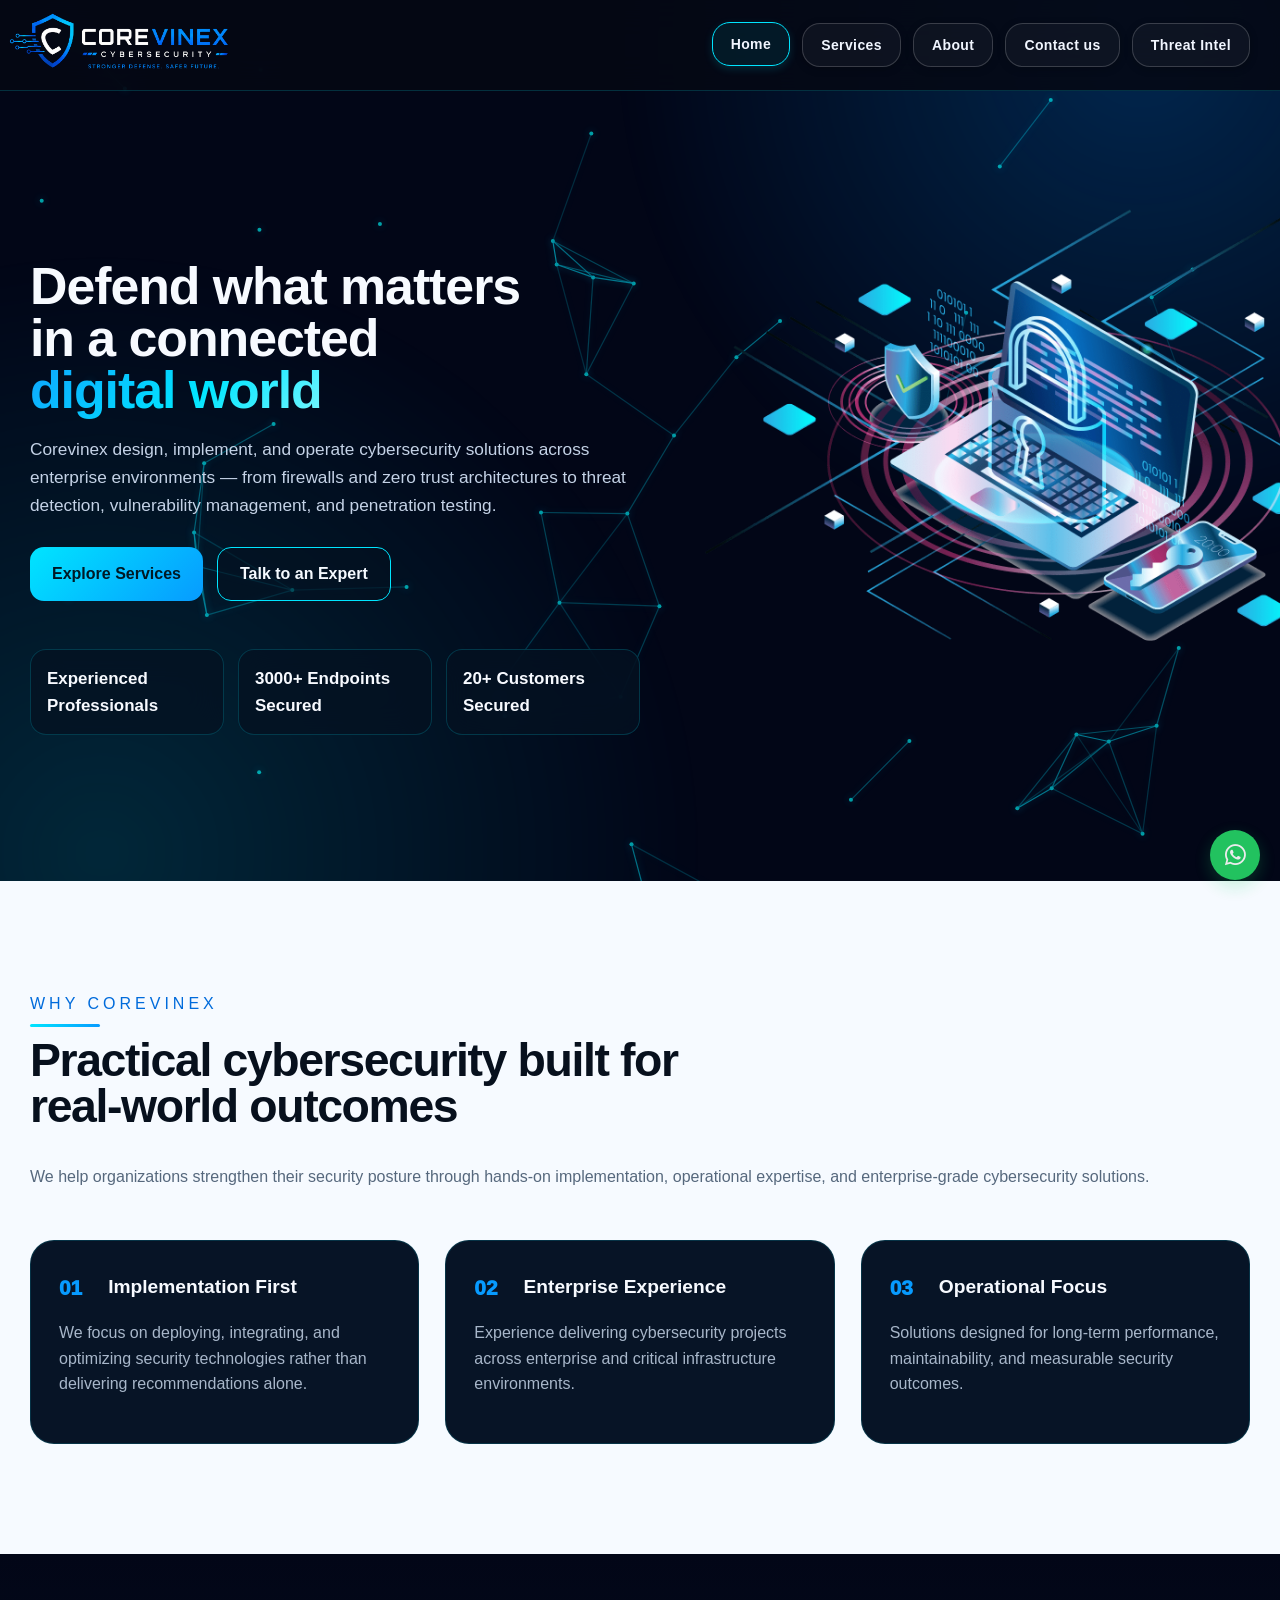
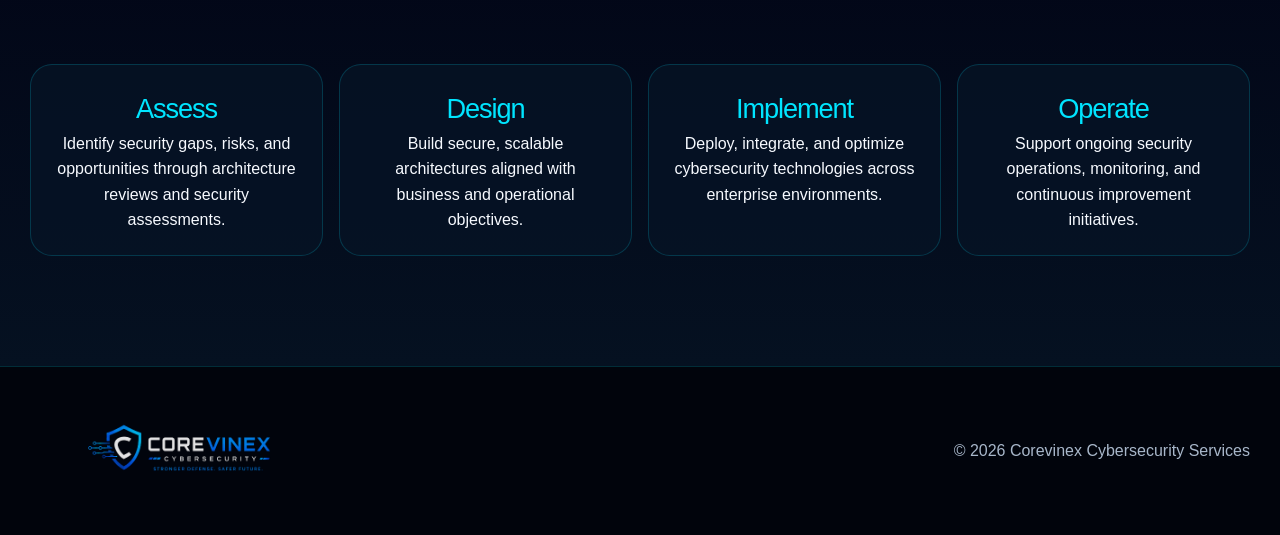
==== index.html @ c7acedbe "Update index.html" ====
<!doctype html>
<html lang="en">
<head>
  <meta charset="utf-8">
  <meta name="viewport" content="width=device-width,initial-scale=1">
  <meta name="description" content="Corevinex Cybersecurity services provides security architecture, network security engineering, cloud security, endpoint security, vulnerability management, penetration testing and Zero Trust implementation services in the UAE and beyond.">
  <title>Corevinex Cybersecurity Services | Home</title>
  <link rel="stylesheet" href="css/styles.css">
  <link rel="icon" type="image/png" sizes="512x512" href="/favicon.png">
  <link rel="icon" href="/favicon.ico" sizes="any">
  <link rel="stylesheet" href="https://cdnjs.cloudflare.com/ajax/libs/font-awesome/6.5.2/css/all.min.css">
  <link rel="canonical" href="https://corevinex.com/" />
  <meta property="og:url" content="https://corevinex.com/" />
	
  <meta property="og:title"
        content="Corevinex Cybersecurity Services">
  <meta property="og:description"
        content="Design, deploy and operate cybersecurity solutions across enterprise environments.">
  <meta property="og:image"
        content="https://corevinex.com/favicon.png">
  <meta property="og:type"
        content="website">

  <script type="application/ld+json">
  {
    "@context": "https://schema.org",
    "@type": "Organization",
    "name": "Corevinex Cybersecurity Services",
    "url": "https://corevinex.com",
    "logo": "https://corevinex.com/favicon.png",
    "description": "Corevinex is a cybersecurity services company specializing in security architecture, network security engineering, cloud security, endpoint security, vulnerability management, penetration testing, and Zero Trust implementation.",
    "email": "info@corevinex.com",
    "telephone": "+971557892001",
    "address": {
      "@type": "PostalAddress",
      "addressLocality": "Dubai",
      "addressCountry": "AE"
    }
  }
  </script>

</head>

<body>
  <div class="aurora"></div>
  <canvas id="particles" aria-hidden="true"></canvas>

  <div class="site">

    <header class="header">
      <div class="container nav">
        <a href="index.html">
          <img class="logo" src="assets/corevinex-logo.svg" alt="Corevinex Cybersecurity logo">
        </a>

        <nav class="links" aria-label="Primary navigation">
          <a class="active" href="index.html">Home</a>
          <a href="services.html">Services</a>
		  <a href="about.html">About</a>
          <a href="contact.html">Contact us</a>
		  <a href="threat-intel-hub.html">Threat Intel</a>
        </nav>
      </div>
    </header>

    <main>

      <section class="hero">
        <div class="container hero-grid">

          <div class="reveal">

            <h1>
              Defend what matters<br>
              in a connected<br>
              <span class="gradient-word">digital world</span>
            </h1>

            <p class="lead">
              Corevinex design, implement, and operate cybersecurity solutions across enterprise
              environments — from firewalls and zero trust architectures to threat detection,
              vulnerability management, and penetration testing.
            </p>

            <div class="actions">
              <a class="btn primary" href="services.html">Explore Services</a>
              <a class="btn ghost" href="contact.html">Talk to an Expert</a>
            </div>

            <div class="trust">
              <div>
                <strong>Experienced Professionals</strong>
              </div>
              <div>
                <strong>3000+ Endpoints Secured</strong>
              </div>
              <div>
                <strong>20+ Customers Secured</strong>
              </div>
            </div>
          </div>

          <div class="map-panel reveal">
            <div class="map-wrap">
              <img src="assets/Index_security.png">
            </div>

        </div>
      </section>

      <section class="section light">
        <div class="container">

          <div class="section-head reveal">
            <div>
              <div class="label">WHY COREVINEX</div>
              <h2>Practical cybersecurity built for real-world outcomes</h2>
              <p>
                We help organizations strengthen their security posture through hands-on implementation, operational expertise, and enterprise-grade cybersecurity solutions.
              </p>
            </div>
          </div>

          <div class="grid-3">
            <article class="card reveal">
              <h3><span class="num">01</span> Implementation First</h3>
              <p>
                We focus on deploying, integrating, and optimizing security technologies rather than delivering recommendations alone.
              </p>
            </article>

            <article class="card reveal">
              <h3><span class="num">02</span> Enterprise Experience</h3>
              <p>
                Experience delivering cybersecurity projects across enterprise and critical infrastructure environments.
              </p>
            </article>

            <article class="card reveal">
              <h3><span class="num">03</span> Operational Focus</h3>
              <p>
                Solutions designed for long-term performance, maintainability, and measurable security outcomes.
              </p>
            </article>
          </div>

        </div>
      </section>

      <section class="section dark">
        <div class="container">

          <div class="dashboard reveal">
            <div class="metric">
              <strong>Assess</strong>
              <span>Identify security gaps, risks, and opportunities through architecture reviews and security assessments.</span>
            </div>

            <div class="metric">
              <strong>Design</strong>
              <span>Build secure, scalable architectures aligned with business and operational objectives.</span>
            </div>

            <div class="metric">
              <strong>Implement</strong>
              <span>Deploy, integrate, and optimize cybersecurity technologies across enterprise environments.</span>
            </div>

            <div class="metric">
              <strong>Operate</strong>
              <span>Support ongoing security operations, monitoring, and continuous improvement initiatives.</span>
            </div>
          </div>

        </div>
      </section>
    </main>
    <footer class="footer">
      <div class="container footer-wrap">
        <img class="logo" src="assets/corevinex-logo.svg" alt="Corevinex Cybersecurity logo">
        <div>
          © 2026 Corevinex Cybersecurity Services
        </div>
      </div>
    </footer>
  </div>
  <script src="js/main.js"></script>


<a href="https://wa.me/971557892001?text=Hello%20Corevinex"
   class="floating-whatsapp"
   target="_blank"
   rel="noopener noreferrer"
   aria-label="Chat on WhatsApp">

   <i class="fa-brands fa-whatsapp"></i>

</a>


</body>
</html>
---- css/styles.css ----
:root {
    --bg: #020617;
    --panel: #071426;
    --text: #F7FAFF;
    --muted: #A8B7CA;
    --cyan: #00E5FF;
    --blue: #079BFF;
    --green: #72F7B2;
    --line: rgba(0, 229, 255, .18);
    --shadow: 0 30px 90px rgba(0, 0, 0, .42);
    --radius: 26px;
    --max: 1220px
}

* {
    box-sizing: border-box
}

html {
    scroll-behavior: smooth
}

body {
    margin: 0;
    background: var(--bg);
    color: var(--text);
    font-family: Inter, Segoe UI, Arial, sans-serif;
    line-height: 1.6;
    overflow-x: hidden;

	-webkit-font-smoothing: antialiased;
   	-moz-osx-font-smoothing: grayscale;
    text-rendering: optimizeLegibility;
}

a {
    text-decoration: none;
    color: inherit
}

.container {
    width: min(var(--max), calc(100% - 44px));
    margin: auto
}

img {
    max-width: 100%;
    display: block
}

.site {
    position: relative;
    z-index: 2
}

.aurora {
    position: fixed;
    inset: -20%;
    z-index: 0;
    background:
        radial-gradient(circle at 78% 18%, rgba(0, 145, 255, .24), transparent 30%),
        radial-gradient(circle at 20% 82%, rgba(0, 229, 255, .15), transparent 34%);
    filter: blur(14px);
    animation: aurora 14s ease-in-out infinite alternate;
    pointer-events: none
}

@keyframes aurora {
    to {
        transform: translate3d(2%, -2%, 0) scale(1.07)
    }
}

#particles {
    position: fixed;
    inset: 0;
    z-index: 0;
    opacity: .62
}

.topbar {
    background: #030712;
    border-bottom: 1px solid rgba(255, 255, 255, .07);
    color: #A8B7CA
}

.topbar .container {
    height: 40px;
    display: flex;
    justify-content: space-between;
    align-items: center;
    font-size: 14px
}

.header {
    background: rgba(5, 9, 20, .88);
    backdrop-filter: blur(18px);
    border-bottom: 1px solid var(--line);
    position: sticky;
    top: 0;
    z-index: 40
}

.header.scrolled {
    box-shadow: 0 5px 20px rgba(0, 229, 255, 0.15);
}

.nav {
    height: 90px;
    display: flex;
    align-items: center;
    justify-content: space-between;
    gap: 24px
}

.nav a:first-child {
    margin-left: -30px;
}

.logo {
    width: 240px;
    max-height: 120px;
    object-fit: contain;
    transition: transform 0.15s ease;
	transform: translateZ(0);
	backface-visibility: hidden;
	will-change: transform;
}

.footer .logo {
  height: 100px;
  opacity: 0.9;
}

.logo:hover {
    transform: scale(1.02);
}
button, a, img {
    transition: all 0.3s ease;
}
.links {
    display: flex;
    align-items: center;
    gap: 12px
}

.links a {
    border: 1px solid rgba(255, 255, 255, .18);
    border-radius: 18px;
    color: #f1f6ff;
    font-size: 14px;
    font-weight: 600;
    letter-spacing: .4px;
    padding: 10px 18px;
    background: rgba(255,255,255,0.04);
    backdrop-filter: none;
    box-shadow: 0 2px 8px rgba(0,0,0,0.2);
    -webkit-font-smoothing: antialiased;
    -moz-osx-font-smoothing: grayscale;
    transition: all 0.25s ease;
}

.links a:hover{
    transform: translateY(-2px);
    box-shadow: 0 6px 16px rgba(0, 229, 255, 0.18);
	border-color: rgba(0, 229, 255, 0.4);
}

.links a.active {
    border-color: var(--cyan);
    background: rgba(0, 229, 255, .08);
    box-shadow: 0 3px 8px rgba(0, 229, 255, 0.15);
    transform: translateY(-1px);
}

.links .cta {
    border: 0;
    background: linear-gradient(135deg, var(--cyan), var(--blue));
    color: #001828;
    padding: 11px 20px;
    box-shadow: 0 10px 35px rgba(0, 145, 255, .45),
                0 0 20px rgba(0, 229, 255, .25);
    transition: .3s
}

.links .cta:hover {
    transform: translateY(-3px);
    box-shadow:
        0 15px 45px rgba(0, 145, 255, .65),
        0 0 25px rgba(0, 229, 255, .45);
}

.contact-grid .contact-heading {
    font-size: 2.3rem !important;
    line-height: 1.1 !important;
    max-width: 480px;
    margin: 10px 0 35px !important;
}

.hero {
    min-height: 790px;
    display: grid;
    align-items: center;
    position: relative;
    overflow: hidden
}

.hero:before {
    background: linear-gradient(90deg,
            rgba(2, 6, 23, .85),
            rgba(2, 6, 23, .45) 40%,
            rgba(2, 6, 23, 0))
}

.hero-grid {
    position: relative;
    display: grid;
    grid-template-columns: minmax(0, 610px) 1fr;
    align-items: center;
    gap: 40px
}

.eyebrow {
    color: var(--cyan);
    font-weight: 700;
	font-size: 0.85rem;
    letter-spacing: .08em;
    text-transform: uppercase;
    display: flex;
    align-items: center;
    gap: 18px
}

.eyebrow:before {
    content: "";
    width: 50px;
    height: 3px;
    background: var(--cyan)
}

h1 {
    font-size: clamp(2.45rem, 4.05vw, 3.75rem);
    line-height: 1.0;
    letter-spacing: -0.02em;
    margin: 24px 0 20px;
    animation: headlineFadeIn .95s ease-out both
}

.gradient-word {
    background: linear-gradient(135deg,
            #0ea5ff 0%,
            #00e5ff 58%,
            #78f7ff 100%);
    -webkit-background-clip: text;
    background-clip: text;
    color: transparent
}

.lead {
    font-size: 1.08rem;
    color: #C4D2E6;
    max-width: 620px
}

.actions {
    display: flex;
    gap: 14px;
    flex-wrap: wrap;
    margin-top: 28px
}

.btn {
    display: inline-flex;
    align-items: center;
    justify-content: center;
    border-radius: 14px;
    min-height: 52px;
    padding: 13px 22px;
    font-size: 16px;
    font-weight: 600;
    border: 1px solid var(--cyan);
    transition: .25s
}

.btn.primary {
    background: linear-gradient(135deg, var(--cyan), var(--blue));
	font-weight: 600;
    color: #001925;
    border: 0
}

.btn.ghost {
    background: rgba(4, 18, 34, .58);
	font-weight: 600;
    color: #F5FAFF
}

.btn:hover {
    transform: translateY(-3px);
    filter: saturate(1.12)
}

.trust {
    display: grid;
    grid-template-columns: repeat(3, 1fr);
    gap: 14px;
    margin-top: 48px
}

.trust div {
    border: 1px solid var(--line);
    background: rgba(5, 18, 34, .76);
    border-radius: 16px;
    padding: 15px 16px;
    backdrop-filter: blur(16px)
}

.trust strong {
    display: block;
	font-weight: 600;
    font-size: 1.06rem
}

.trust span {
    display: block;
    color: #A8B7CA;
    font-size: .88rem
}

.map-panel {
    position: relative;
    min-height: 610px
}

.map-wrap {
    position: absolute;
    right: -55px;
    top: 40%;
    transform: translateY(-50%);
    width: min(600px, 120vw);
    overflow: hidden;
    animation: none
}

.map-wrap img {
    width: 100%;
    height: auto
}

.floating-card {
    position: absolute;
    right: 18px;
    bottom: 56px;
    width: 390px;
    border: 1px solid #00AEEF;
    background: rgba(4, 15, 30, .82);
    backdrop-filter: blur(20px);
    border-radius: 26px;
    padding: 20px 24px;
    box-shadow: 0 20px 70px rgba(0, 0, 0, .36);
    animation: float2 8s ease-in-out infinite
}

.contact-link {
    color: #d6e6ff;
    text-decoration: none;
    transition: all 0.3s ease;
}

.contact-link:hover {
    color: #22d3ee;
}

.whatsapp-btn {
    display: inline-block;
    margin-top: 8px;
    padding: 10px 18px;
    background: #25D366;
    color: #fff;
    text-decoration: none;
    border-radius: 30px;
    font-size: 14px;
    font-weight: 600;
    transition: all 0.3s ease;
}

.whatsapp-btn:hover {
    background: #20ba5a;
    transform: translateY(-2px);
    box-shadow: 0 8px 20px rgba(37, 211, 102, 0.35);
}

.counter-row {
    display: flex;
    align-items: baseline;
    justify-content: space-between;
    gap: 18px;
    padding: 10px 0;
    border-bottom: 1px solid rgba(255, 255, 255, .08)
}

.counter-row:last-child {
    border-bottom: 0
}

.counter-row span {
    color: #C7D7EA;
    font-weight: 500
}

.counter-row strong {
    color: var(--green);
    font-size: 1.38rem;
    letter-spacing: -.03em;
    font-weight: 700;
    text-shadow: 0 0 20px rgba(114, 247, 178, .28)
}

@keyframes float {
    50% {
        transform: translateY(calc(-50% - 18px))
    }
}

@keyframes float2 {
    50% {
        transform: translateY(-14px)
    }
}

@keyframes headlineFadeIn {
    from {
        opacity: 0;
        transform: translateY(22px)
    }

    to {
        opacity: 1;
        transform: translateY(0)
    }
}

.section {
    padding: 110px 0;
}

.light {
    background: #F6FAFF;
    color: #07101D
}

.dark {
    background: linear-gradient(180deg, #020617, #051121)
}

.label {
    display:inline-block;
    font-size:1.0rem;
    font-weight:300;
    color:#00B7FF;
    letter-spacing:4px;
    text-transform:uppercase;
    position:relative;
    padding-bottom:10px;
}

.label::after{
    content:"";
    position:absolute;
    left:0;
    bottom:0;
    width:70px;
    height:3px;
    background:linear-gradient(90deg,#00E5FF,#079BFF);
    border-radius:5px;

}

.light .label {
    color: #006BDB
}

.section-head {
    display: flex;
    justify-content: space-between;
    align-items: end;
    gap: 26px;
    margin-bottom: 34px
}

.section h2 {
    font-size: clamp(2rem, 4vw, 2.9rem);
	font-weight: 700;
    line-height: 1;
    letter-spacing: -.03em;
    margin: 10px 0 35px;
    max-width: 700px;
}

.section p {
    color: var(--muted)
}

.light p {
    color: #56687D
}

.grid-3 {
    display: grid;
    grid-template-columns: repeat(3, 1fr);
    gap: 26px
}

.card {
    border: 1px solid rgba(0,229,255,0.15);
    background: #071426;
    border-radius: 24px;
    padding: 30px 28px;
    transition: all 0.35s ease;
    position: relative;
    overflow: hidden;
	height: 100%;
}
.card::before {
    content: "";
    position: absolute;
    inset: 0;
    border-radius: 24px;
    background: radial-gradient(
        circle at center,
        rgba(0,229,255,0.15),
        transparent 70%
    );
    opacity: 0;
    transition: opacity 0.4s ease;
    pointer-events: none;
}

.card:hover::before {
    opacity: 1;
}

.light .card {
    background: #071426;
    color: #F7FAFF;
}

.light .card p {
    color: #A8B7CA;
}

.card:hover {
    transform: translateY(-6px);
    border: 1px solid #00e5ff;
    box-shadow:
        0 12px 35px rgba(0,0,0,.25),
        0 0 8px rgba(0,229,255,.15);
}

.dark .card {
    background: rgba(8, 22, 41, .72);
    border-color: var(--line);
    box-shadow: var(--shadow)
}

.dark .card p,
.dark .card li {
    color: #A8B7CA
}

.num {
    color: #079BFF;
    font-size: 1.3rem;
    font-weight: 950;
    margin-right: 14px
}

.card h3 {
    font-size: 1.2rem;
	font-weight: 600;
    margin: 0 0 10px;
    display: flex;
    align-items: center;
	gap:12px;
}

.card ul {
    list-style:none;
    padding:0;
    margin-top:auto;
    width:100%;
}

.card li{
    display:flex;
    align-items:center;
    gap:12px;
    margin-bottom:12px;
    text-align:left;
	font-weight: 500;
}
.card li::before{
    content:"✓";
    color:#00E5FF;
    font-weight:bold;
    font-size:16px;
    width:20px;
    display:inline-flex;
    justify-content:center;
    flex-shrink:0;
}

.split {
    display: grid;
    grid-template-columns: .95fr 1.05fr;
    gap: 34px;
    align-items: center
}

.panel {
    border: 1px solid var(--line);
    background: rgba(7, 20, 38, .78);
    border-radius: 28px;
    padding: 34px;
    box-shadow: var(--shadow)
}

.steps {
    display: grid;
    gap: 22px;
}

.step {
    display: grid;
    grid-template-columns: 72px 1fr;
    gap: 20px;
	align-items: start;
}

.step-icon {
    width: 52px;
    height: 52px;
    border-radius: 16px;
    background: linear-gradient(135deg, var(--cyan), var(--blue));
    display: grid;
    place-items: center;
    color: #001925;
    font-weight: 600;
}

.dashboard {
    display: grid;
    grid-template-columns: repeat(4, 1fr);
    gap: 16px
}

.metric {
    border: 1px solid var(--line);
    background: rgba(7, 20, 38, .78);
    border-radius: 22px;
    padding: 22px;
    text-align: center
}

.metric strong {
    display: block;
    color: var(--cyan);
    font-size: 1.7rem;
	font-weight: 500;
    letter-spacing: -.04em
}

.contact-grid {
    display: grid;
    grid-template-columns: .92fr 1.08fr;
    gap: 24px
}

.form {
    display: grid;
    grid-template-columns: 1fr 1fr;
    gap: 14px
}

.form label {
    display: grid;
    gap: 7px;
    color: #DCEAFF;
    font-weight: 500;
	font-size: 0.95rem;
}

.form .full {
    grid-column: 1/-1
}

input,
textarea {
    width: 100%;
    padding: 15px 16px;
    border: 1px solid var(--line);
    background: #03101F;
    color: #fff;
    border-radius: 16px;
    font: inherit
}

textarea {
    min-height: 150px;
    resize: vertical
}

.footer {
    background: #01040C;
    border-top: 1px solid var(--line);
    padding: 34px 0;
    color: #A8B7CA
}

.footer-wrap {
    display: flex;
    align-items: center;
    justify-content: space-between;
    gap: 24px;
    flex-wrap: wrap
}

.footer img {
    width: 300px
}

.reveal {
    opacity: 0;
    transform: translateY(26px);
    transition: .7s
}

.reveal.visible {
    opacity: 1;
    transform: translateY(0)
}

@media (max-width:980px) {
    .topbar {
        display: none
    }

    .nav {
        height: auto;
        padding: 16px 0;
        flex-direction: column
    }

    .links {
        flex-wrap: wrap;
        justify-content: center
    }

    .hero {
        padding: 80px 0
    }

    .hero-grid,
    .split,
    .contact-grid {
        grid-template-columns: 1fr
    }

    .map-panel {
        min-height: 480px
    }

    .map-wrap {
        right: 50%;
        transform: translate(50%, -50%);
        width: min(720px, 96vw)
    }

    .floating-card {
        right: 50%;
        transform: translateX(50%);
        bottom: 12px;
        width: min(390px, 92vw)
    }

    .trust,
    .grid-3,
    .dashboard {
        grid-template-columns: 1fr
    }

    .form {
        grid-template-columns: 1fr
    }

    .section-head {
        display: block
    }

    .logo {
        width: 205px
    }

    h1 {
        font-size: clamp(2.2rem, 10vw, 3.15rem)
    }
}

@media (prefers-reduced-motion:reduce) {

    *,
    *:before,
    *:after {
        animation: none !important;
        transition: none !important
    }
}
/* ==============================
   Corevinex Service Icons
================================= */

.service-icon{
    width:70px;
    height:70px;
    display:flex;
    align-items:center;
    justify-content:center;
    margin:0 auto 18px auto;
    border-radius:18px;
    background:rgba(0,155,255,.08);
    border:1px solid rgba(0,229,255,.18);
    color:#00BFFF;
    font-size:34px;
    transition:.35s ease;
    box-shadow:0 0 18px rgba(0,229,255,.08);
}

.card:hover .service-icon{
    transform:translateY(-6px);
    background:linear-gradient(135deg,#00E5FF,#079BFF);
    color:#ffffff;
    box-shadow:0 0 28px rgba(0,229,255,.35);
}

.step h3 {
    margin: 0 0 8px 0;
}

.step p {
    margin: 0;
}


.floating-whatsapp {
    position: fixed;
    bottom: 20px;
    right: 20px;

    width: 50px;
    height: 50px;

    border-radius: 50%;
    background: #25D366;
	opacity: 0.92;

    display: flex;
    align-items: center;
    justify-content: center;

    z-index: 9999;
	text-decoration: none;
    box-shadow:
        0 6px 18px rgba(37, 211, 102, 0.25);
   animation:
        whatsappEntrance .5s ease-out,
        whatsappFloat 3s ease-in-out infinite;
}


.floating-whatsapp i {
	transition: all .3s ease;
    color: #fff;
    font-size: 24px;
}

.floating-whatsapp:hover {
    transform: translateY(-2px) scale(1.05);
	opacity: 1;
    box-shadow:
        0 10px 25px rgba(37,211,102,.4);
}
@keyframes whatsappEntrance {
    from {
        opacity: 0;
        transform: translateY(15px);
    }

    to {
        opacity: 1;
        transform: translateY(0);
    }
}

@keyframes whatsappFloat {
    0%,100% {
        transform: translateY(0);
    }

    50% {
        transform: translateY(-3px);
    }
}
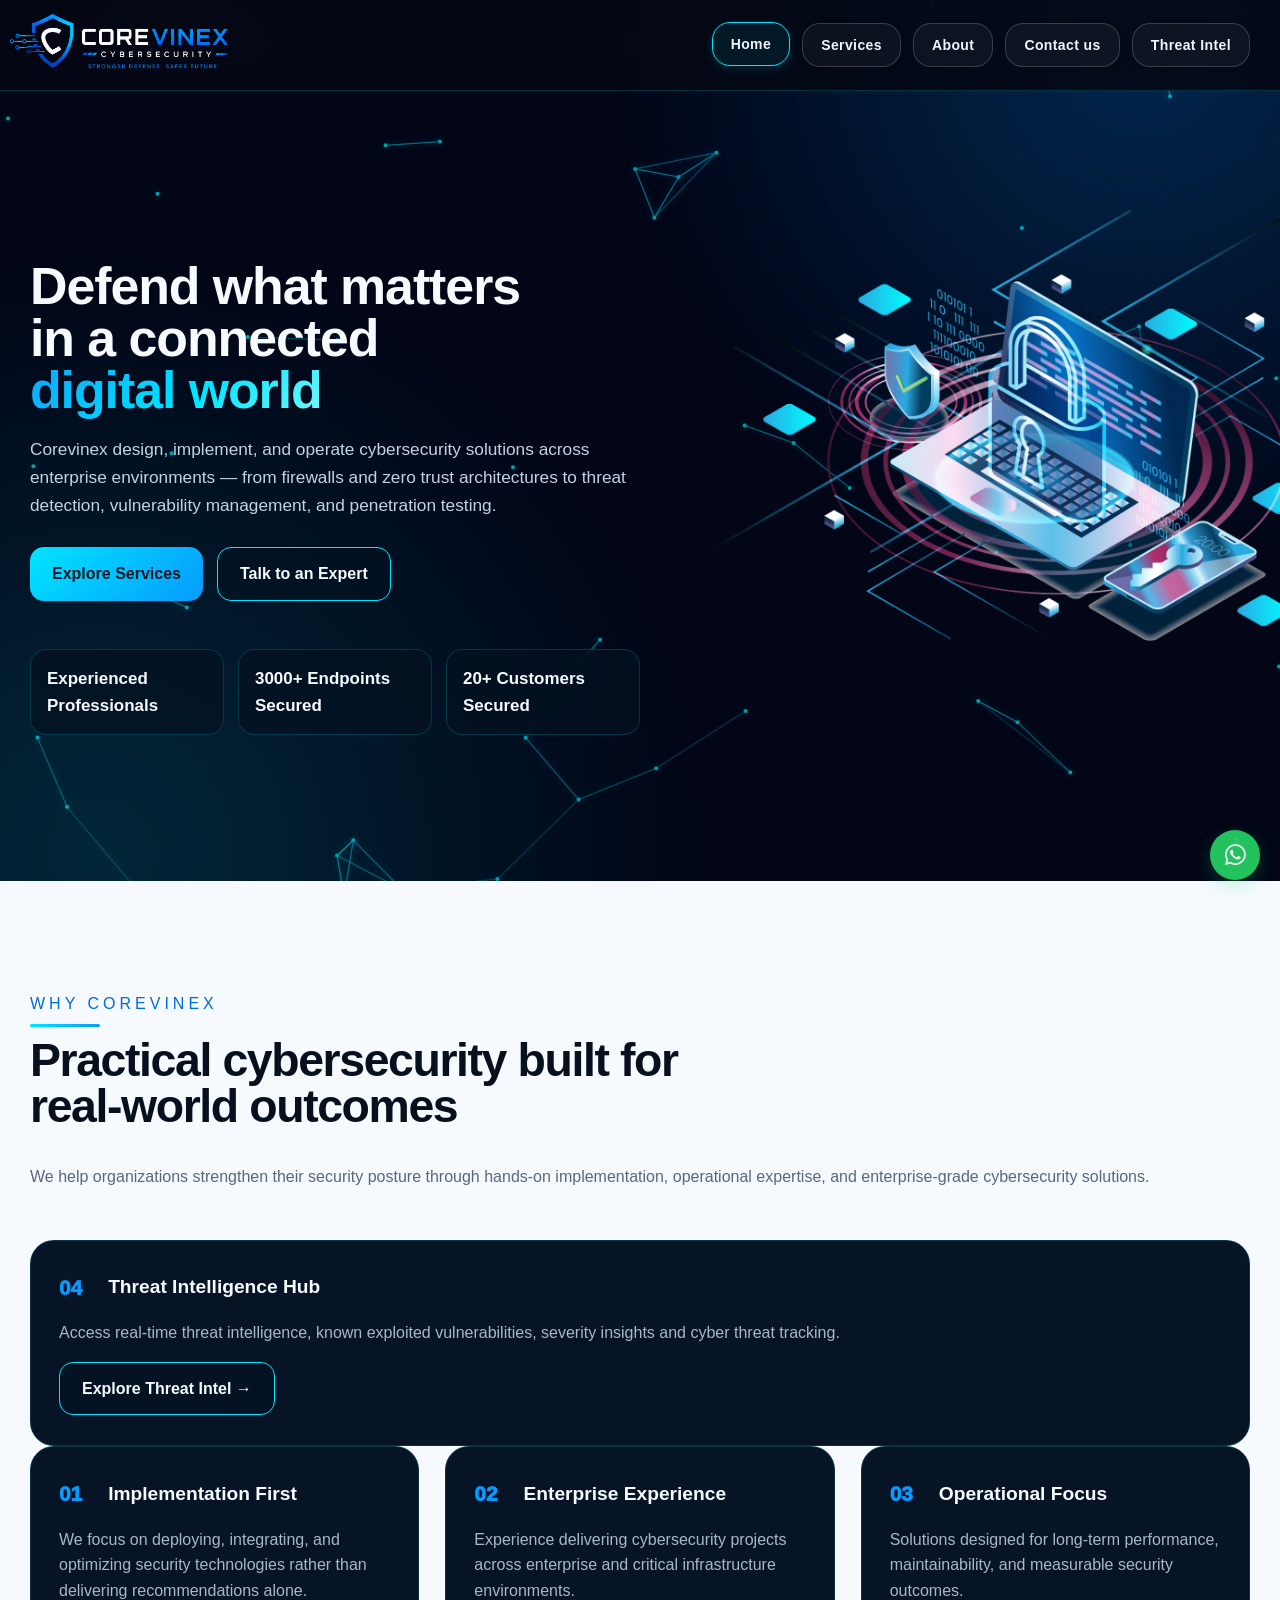
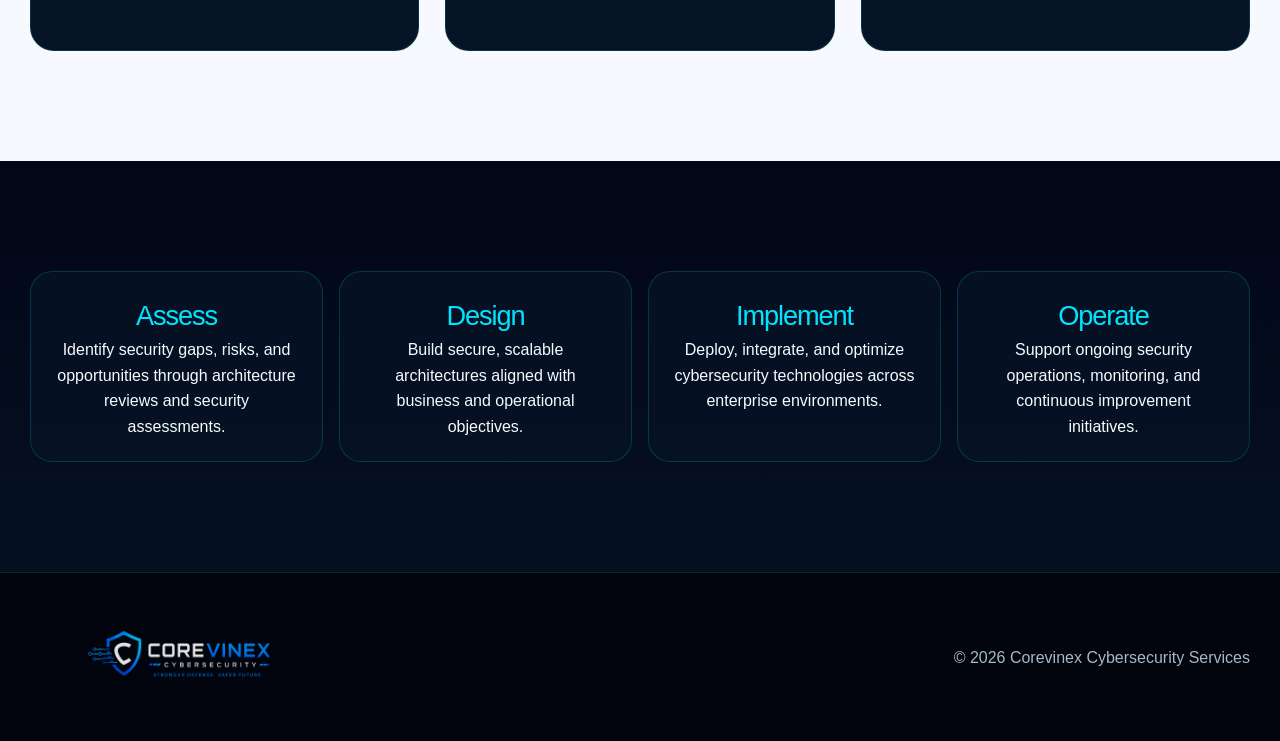
==== commit 0ecde349: "Update index.html" ====
--- a/index.html
+++ b/index.html
@@ -120,6 +120,25 @@
               </p>
             </div>
           </div>
+			
+<article class="card reveal">
+
+    <h3>
+        <span class="num">04</span>
+        Threat Intelligence Hub
+    </h3>
+
+    <p>
+        Access real-time threat intelligence,
+        known exploited vulnerabilities,
+        severity insights and cyber threat tracking.
+    </p>
+
+    <a href="threat-intel-hub.html" class="btn ghost">
+        Explore Threat Intel →
+    </a>
+
+</article>
 
           <div class="grid-3">
             <article class="card reveal">
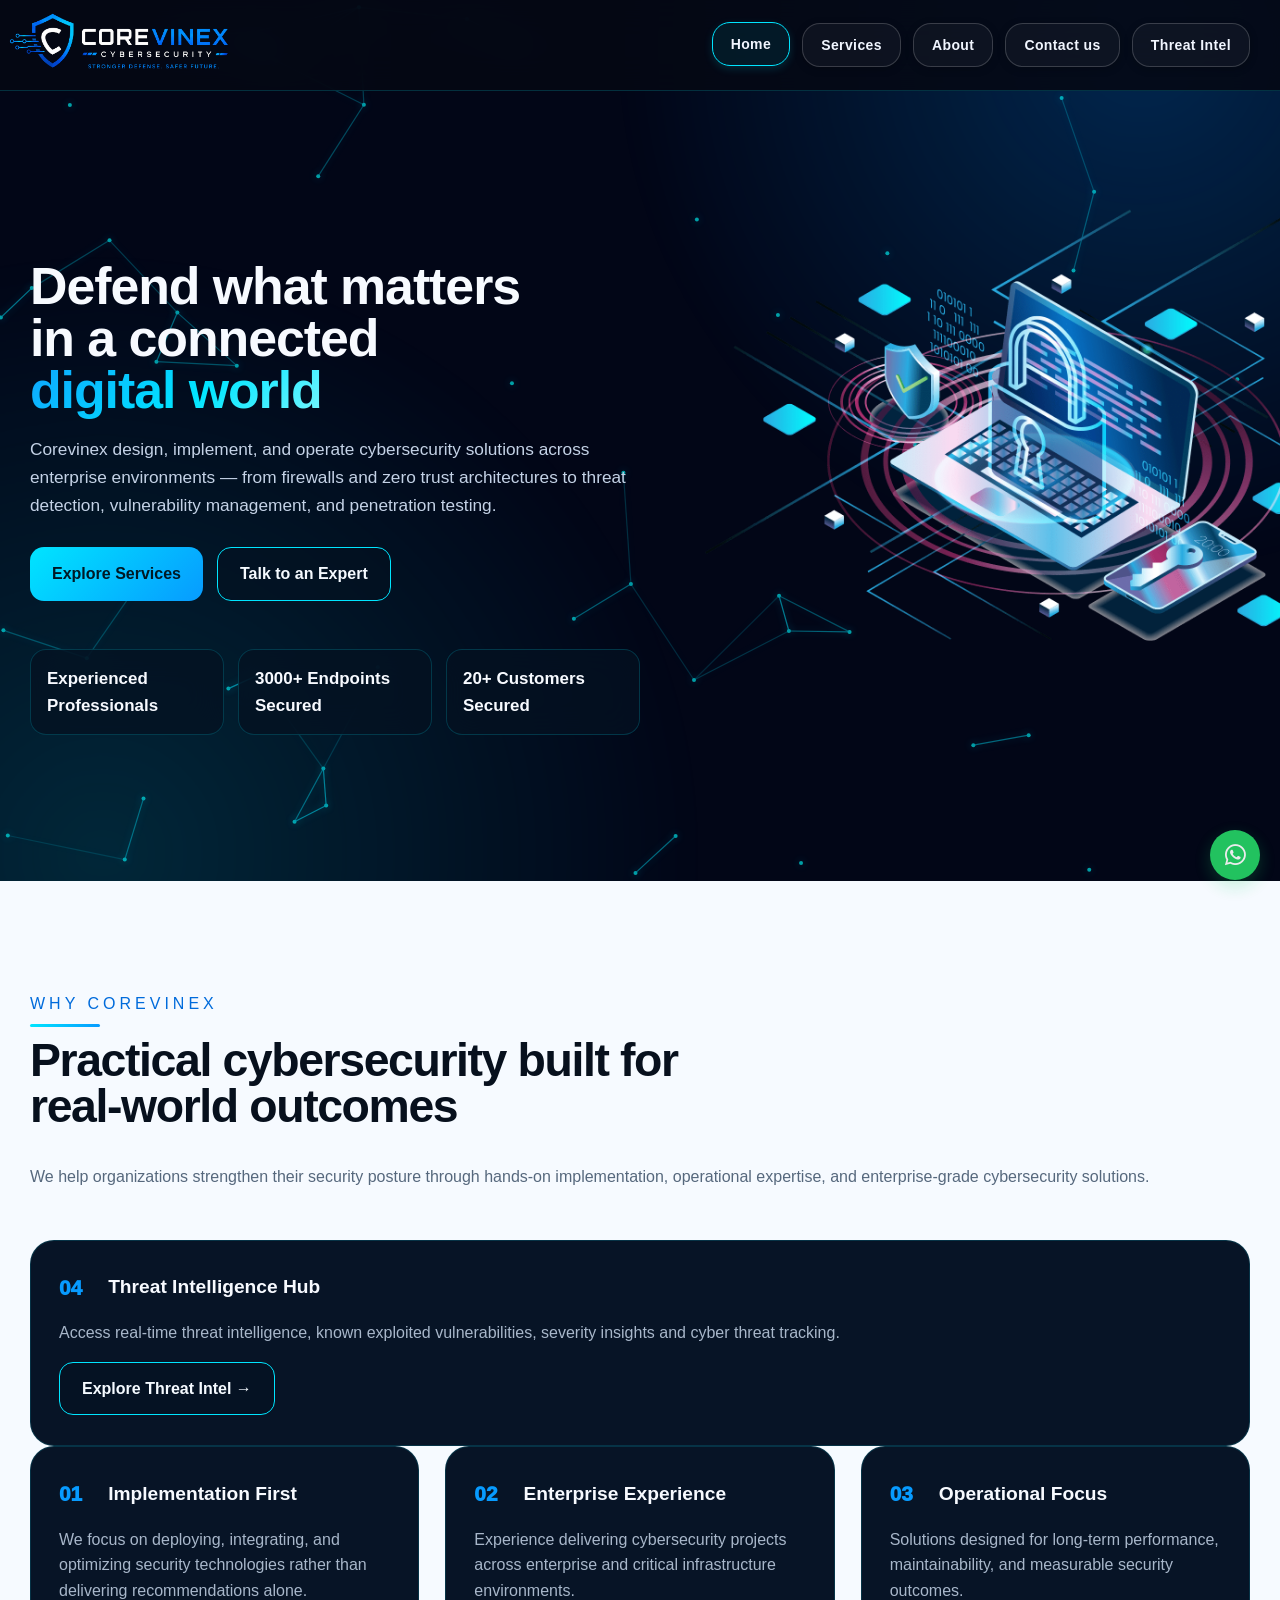
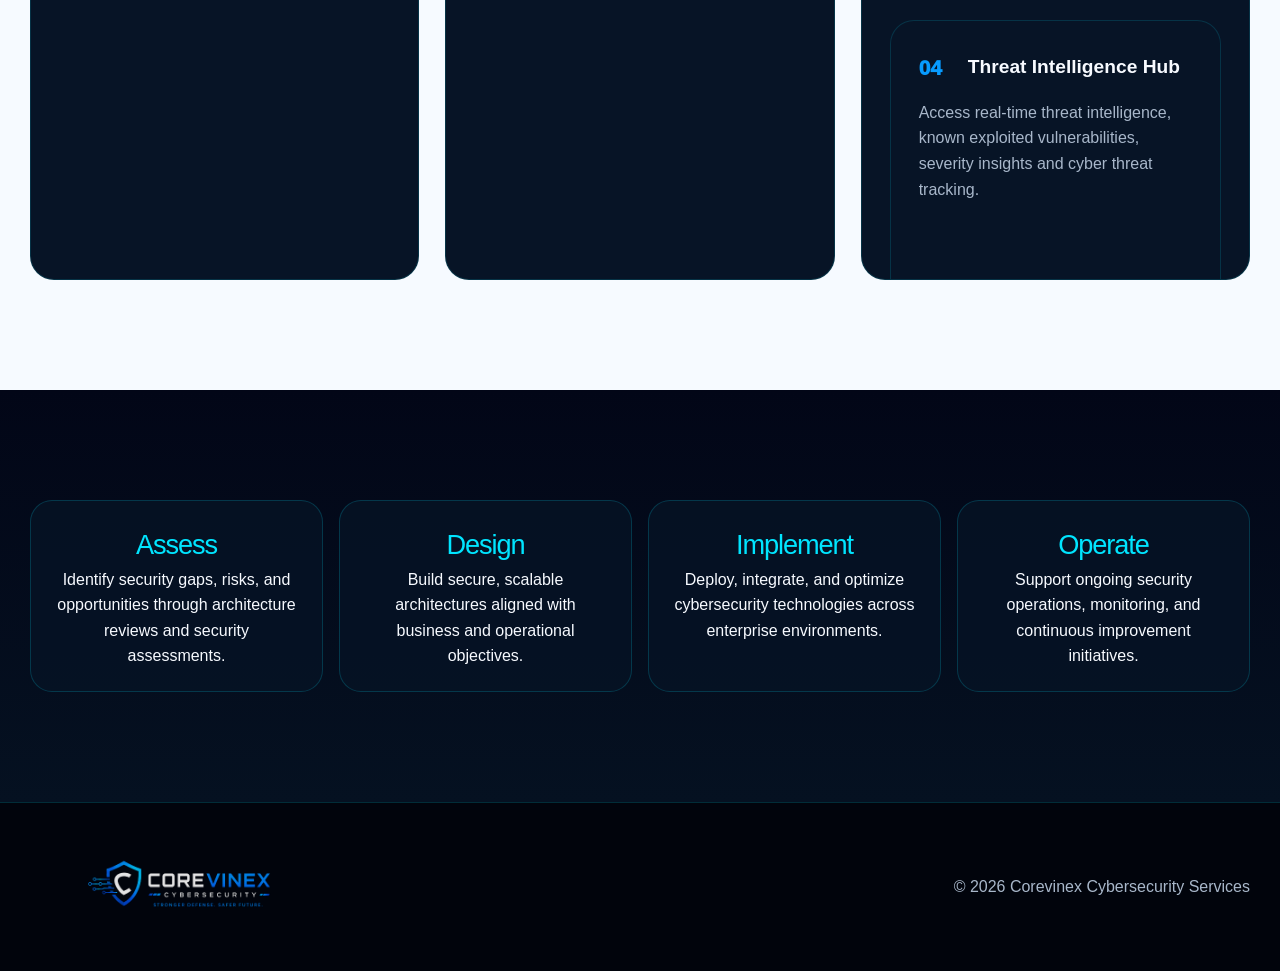
==== commit 97c3f680: "Update index.html" ====
--- a/index.html
+++ b/index.html
@@ -160,6 +160,12 @@
               <p>
                 Solutions designed for long-term performance, maintainability, and measurable security outcomes.
               </p>
+
+			<article class="card reveal">
+              <h3><span class="num">04</span> Threat Intelligence Hub</h3>
+              <p>
+                Access real-time threat intelligence, known exploited vulnerabilities, severity insights and cyber threat tracking.
+              </p>
             </article>
           </div>
 
--- a/css/styles.css
+++ b/css/styles.css
@@ -269,6 +269,12 @@
     margin-top: 28px
 }
 
+.kev-tag {
+    background:#25184A;
+    color:#B794FF;
+    border:1px solid rgba(183,148,255,.25);
+}
+
 .btn {
     display: inline-flex;
     align-items: center;
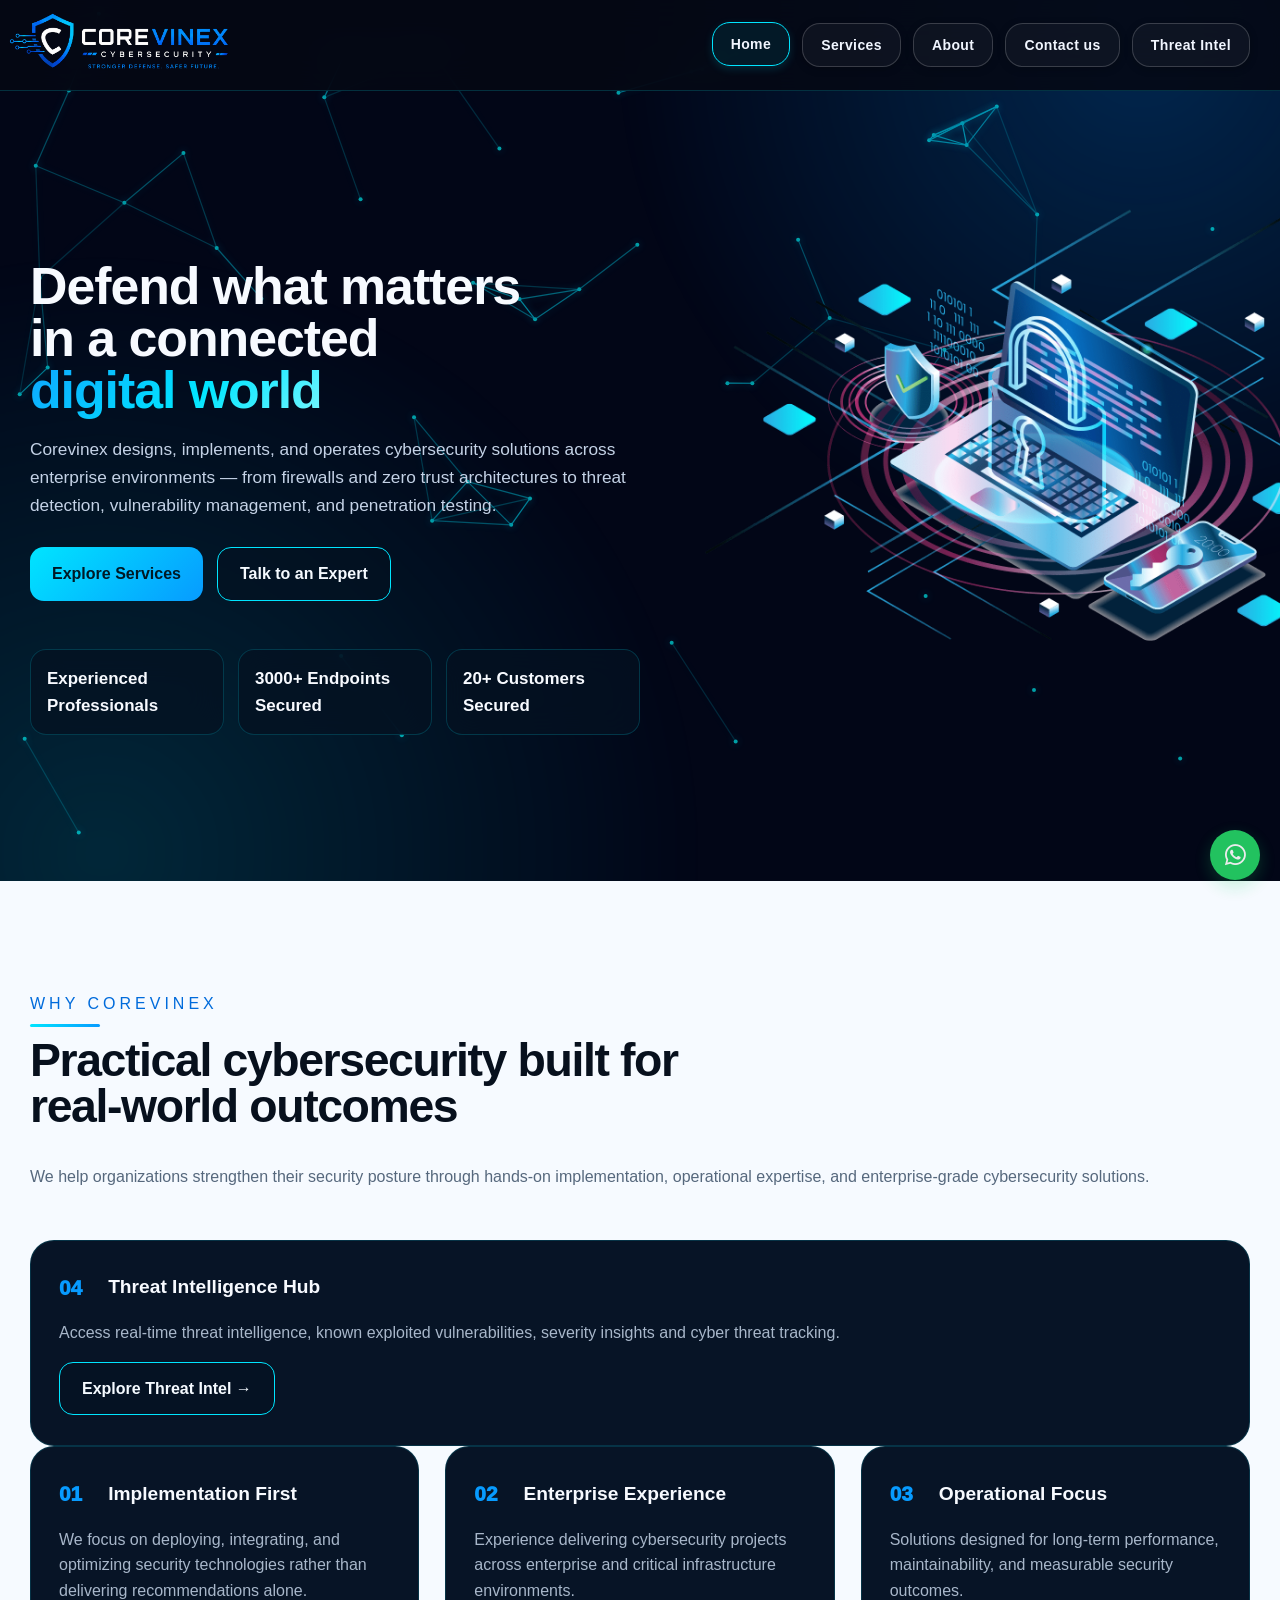
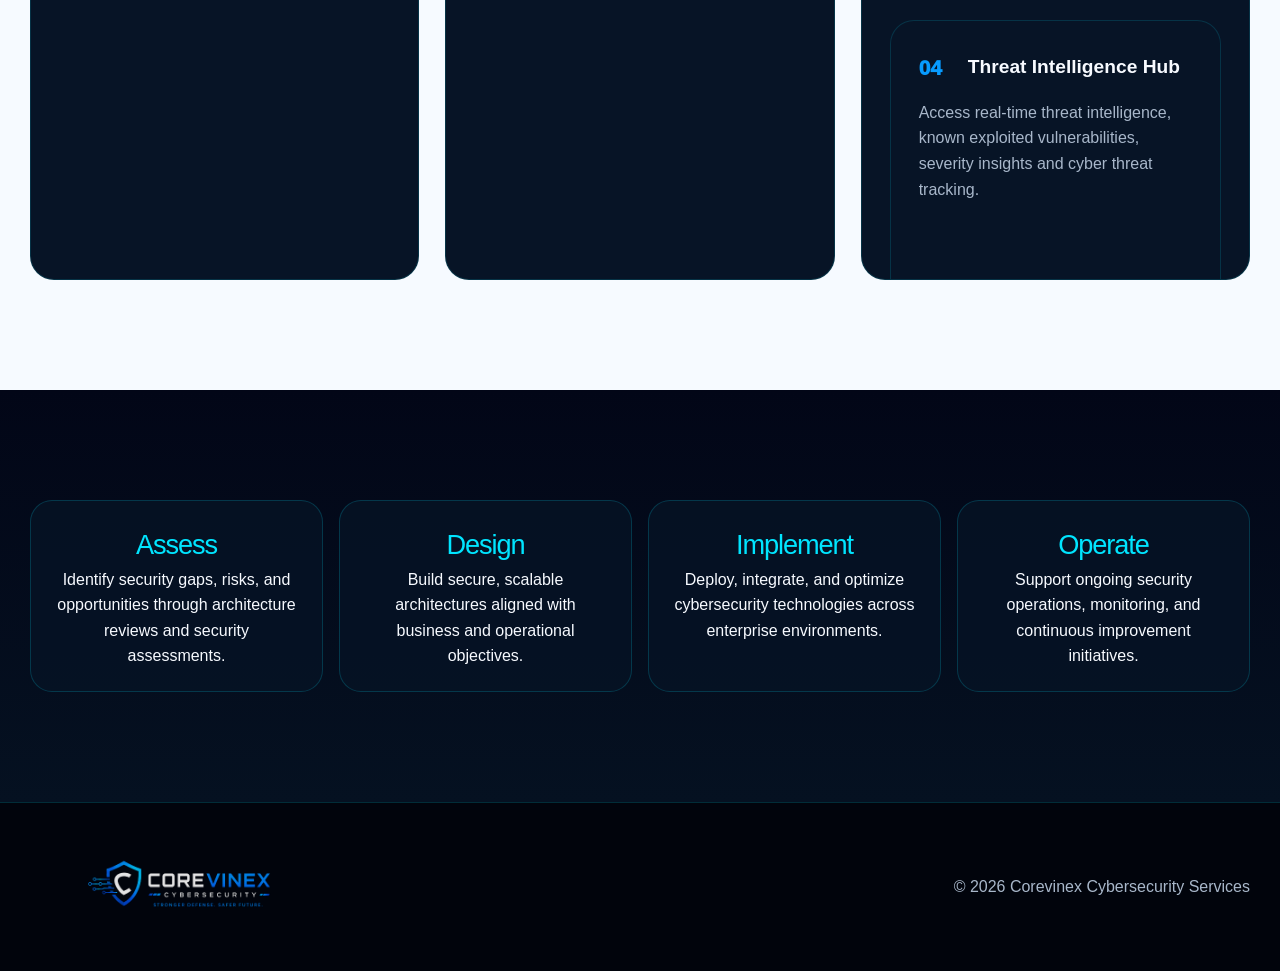
==== commit 739d82b0: "Update index.html" ====
--- a/index.html
+++ b/index.html
@@ -77,7 +77,7 @@
             </h1>
 
             <p class="lead">
-              Corevinex design, implement, and operate cybersecurity solutions across enterprise
+              Corevinex designs, implements, and operates cybersecurity solutions across enterprise
               environments — from firewalls and zero trust architectures to threat detection,
               vulnerability management, and penetration testing.
             </p>
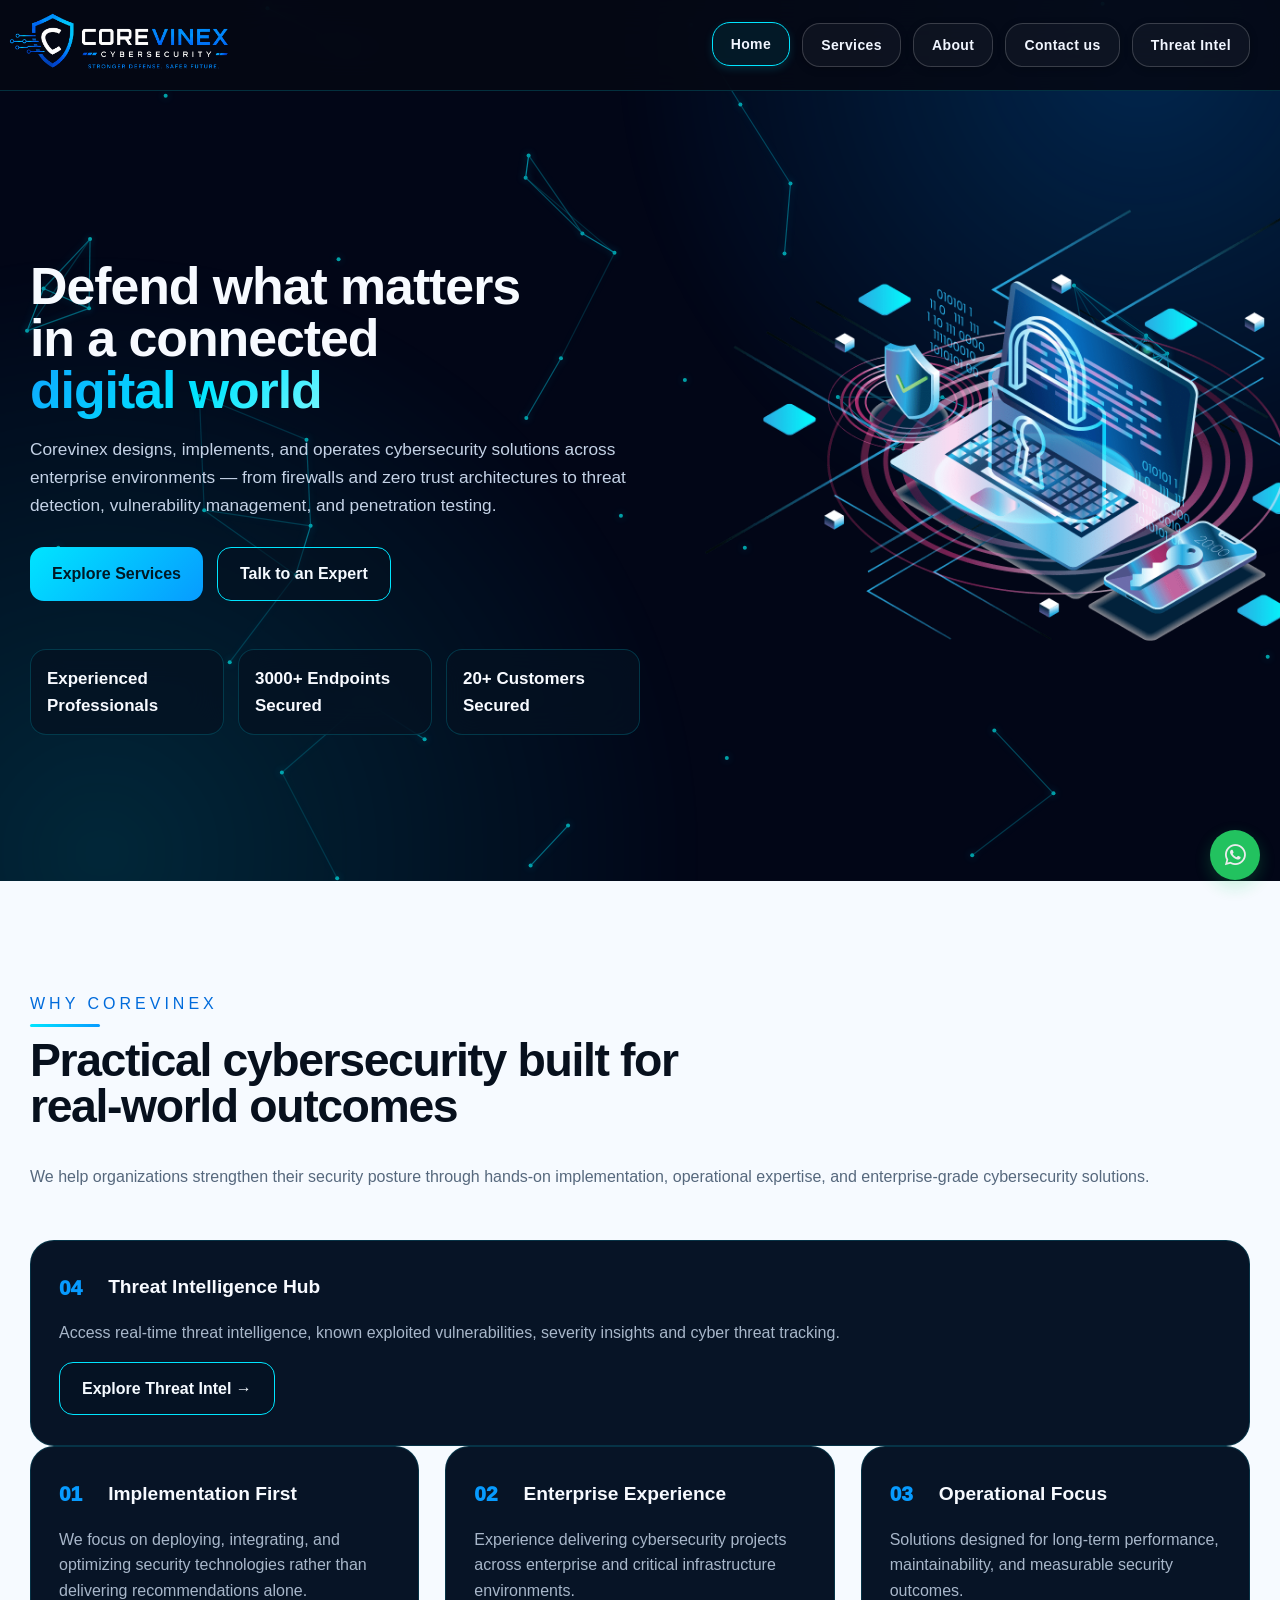
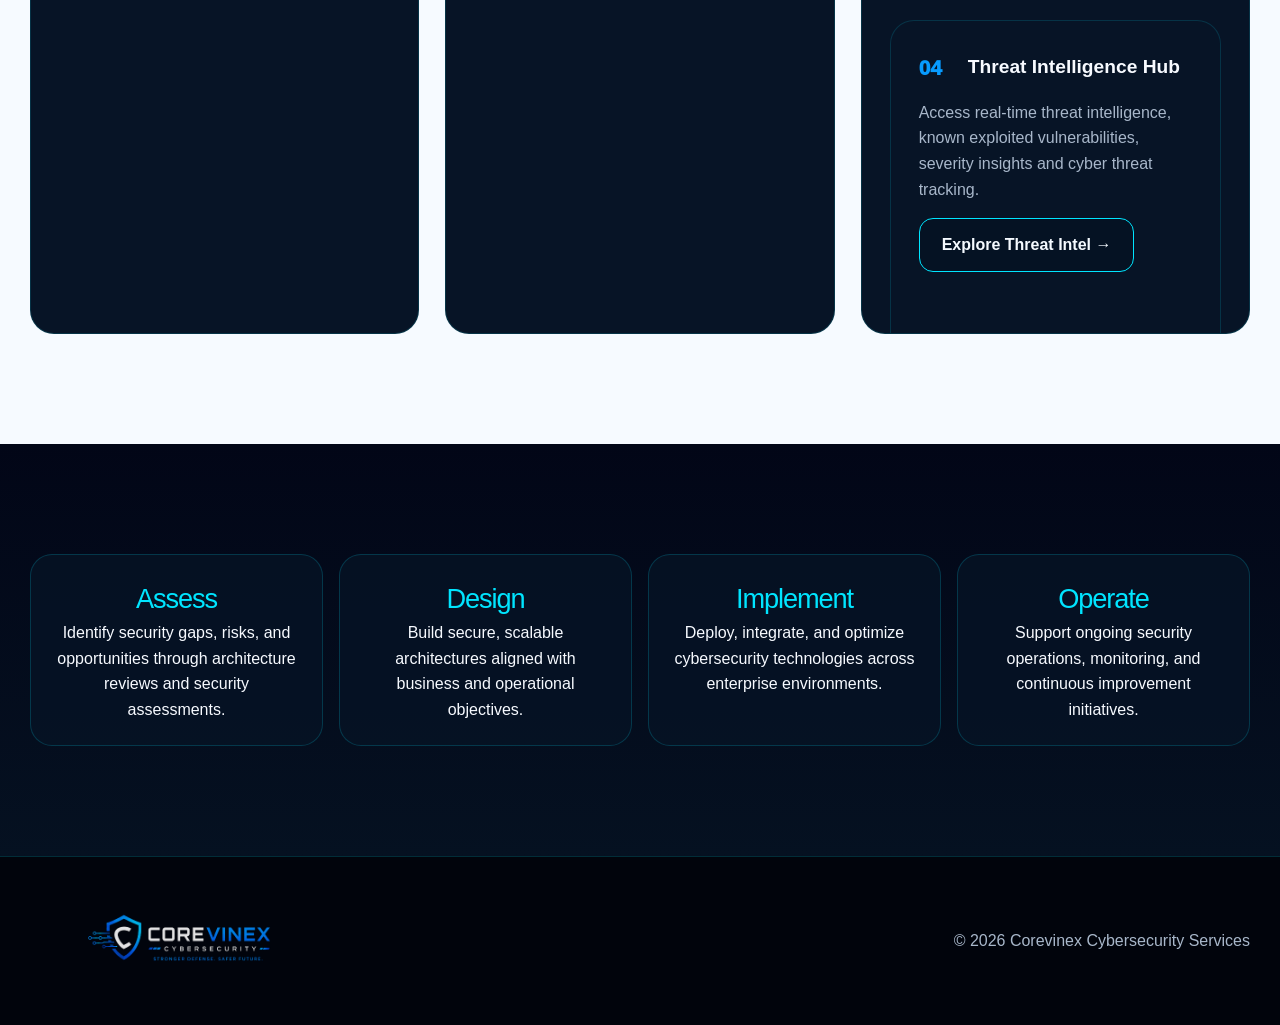
==== commit f97391ed: "Update index.html" ====
--- a/index.html
+++ b/index.html
@@ -166,6 +166,10 @@
               <p>
                 Access real-time threat intelligence, known exploited vulnerabilities, severity insights and cyber threat tracking.
               </p>
+				
+				<a href="threat-intel-hub.html" class="btn ghost">
+				            Explore Threat Intel →
+				</a>
             </article>
           </div>
 
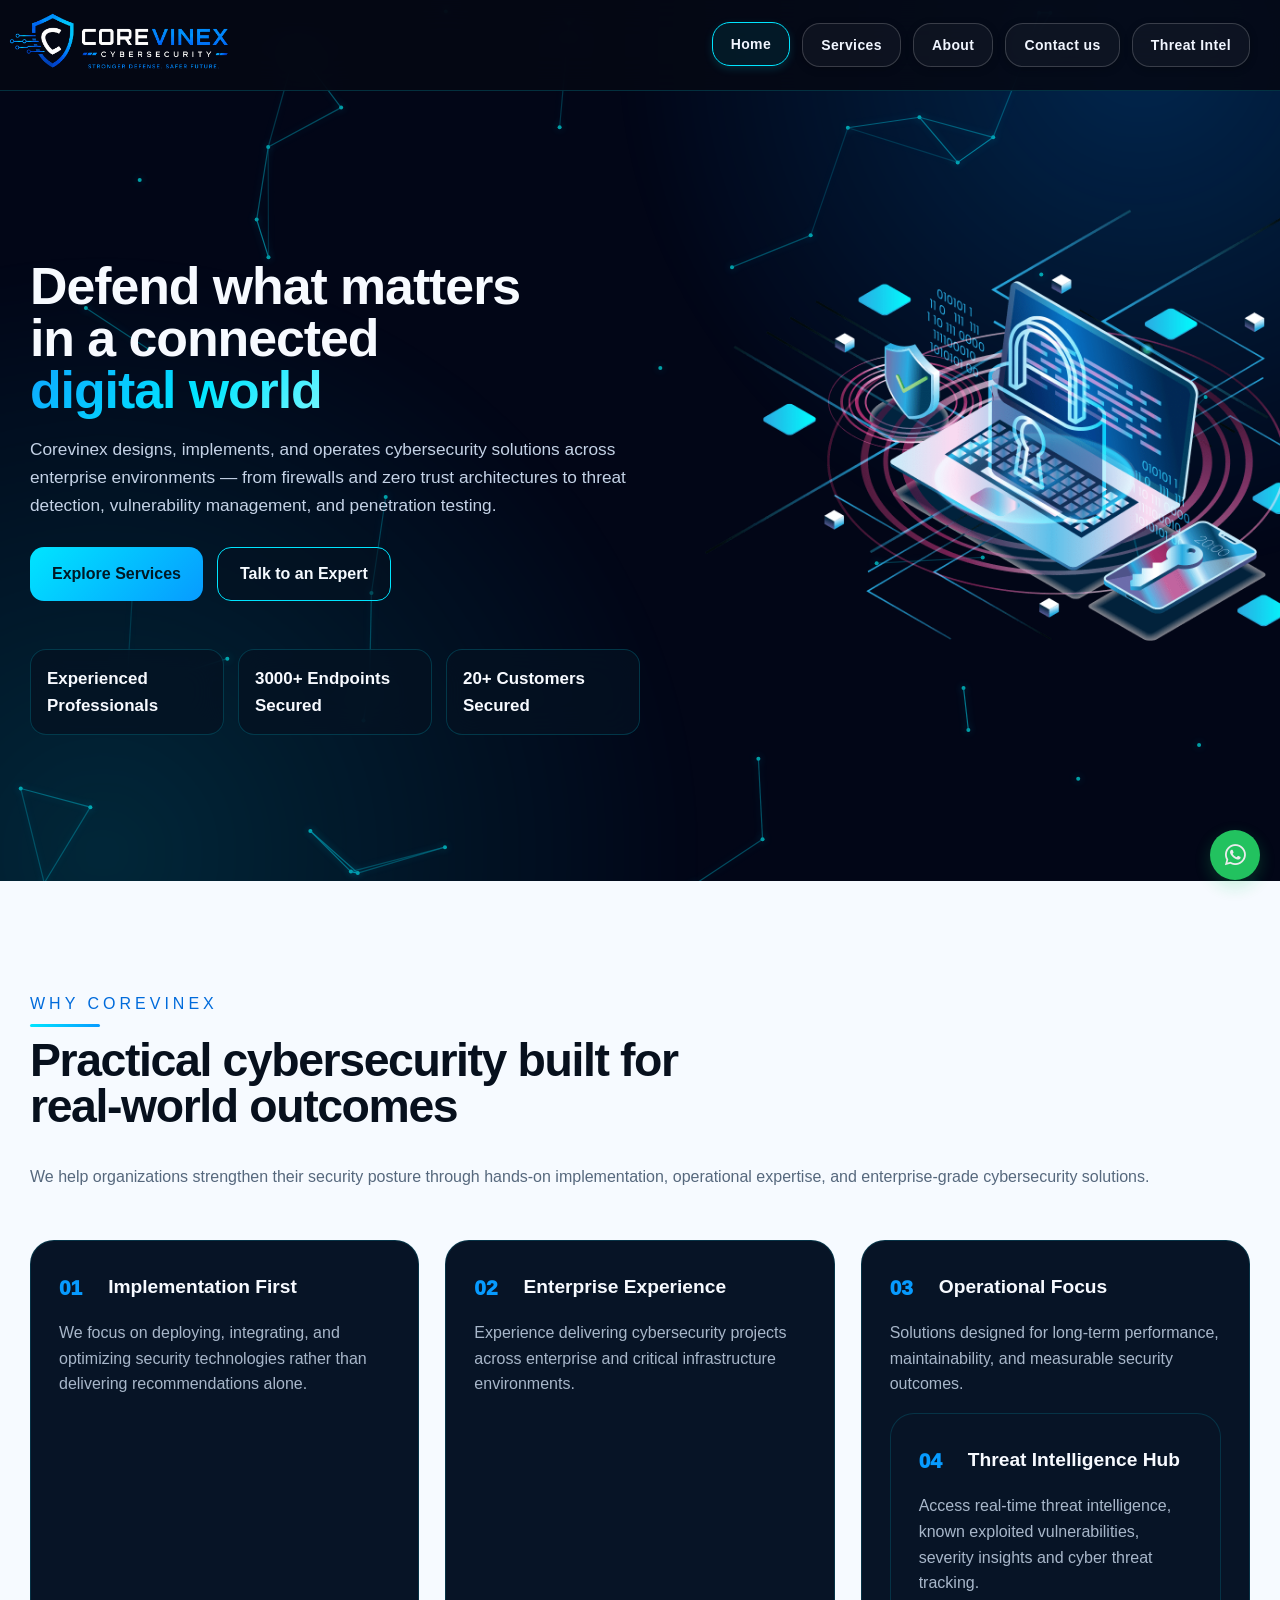
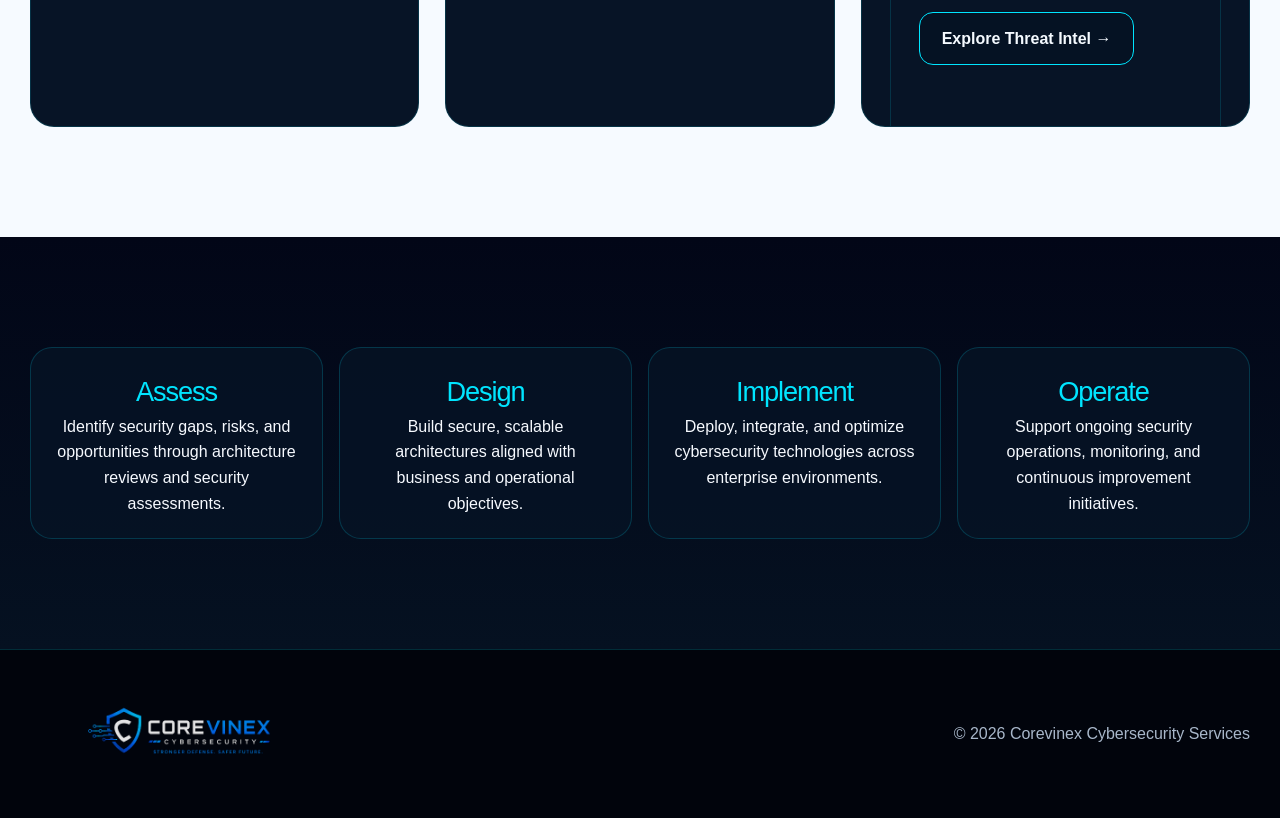
==== commit 367791a1: "Update index.html" ====
--- a/index.html
+++ b/index.html
@@ -120,24 +120,6 @@
               </p>
             </div>
           </div>
-			
-<article class="card reveal">
-
-    <h3>
-        <span class="num">04</span>
-        Threat Intelligence Hub
-    </h3>
-
-    <p>
-        Access real-time threat intelligence,
-        known exploited vulnerabilities,
-        severity insights and cyber threat tracking.
-    </p>
-
-    <a href="threat-intel-hub.html" class="btn ghost">
-        Explore Threat Intel →
-    </a>
-
 </article>
 
           <div class="grid-3">
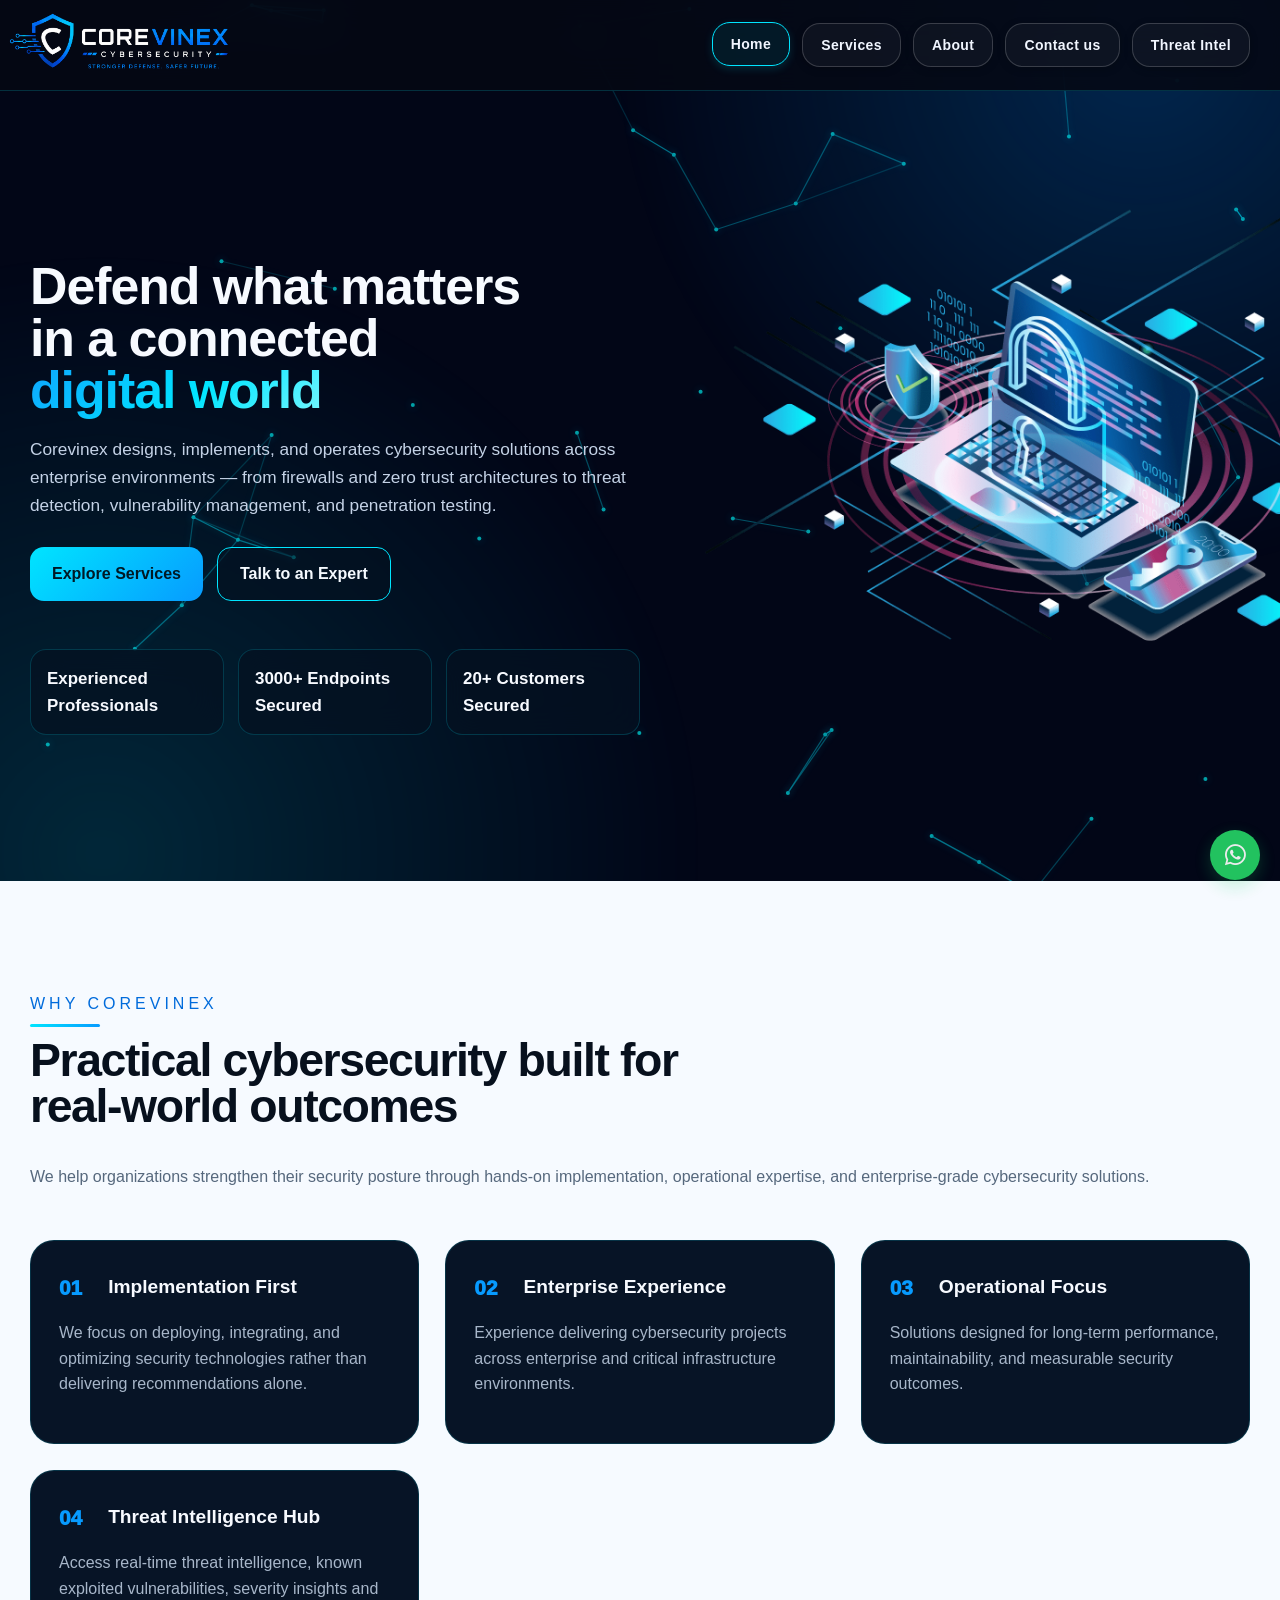
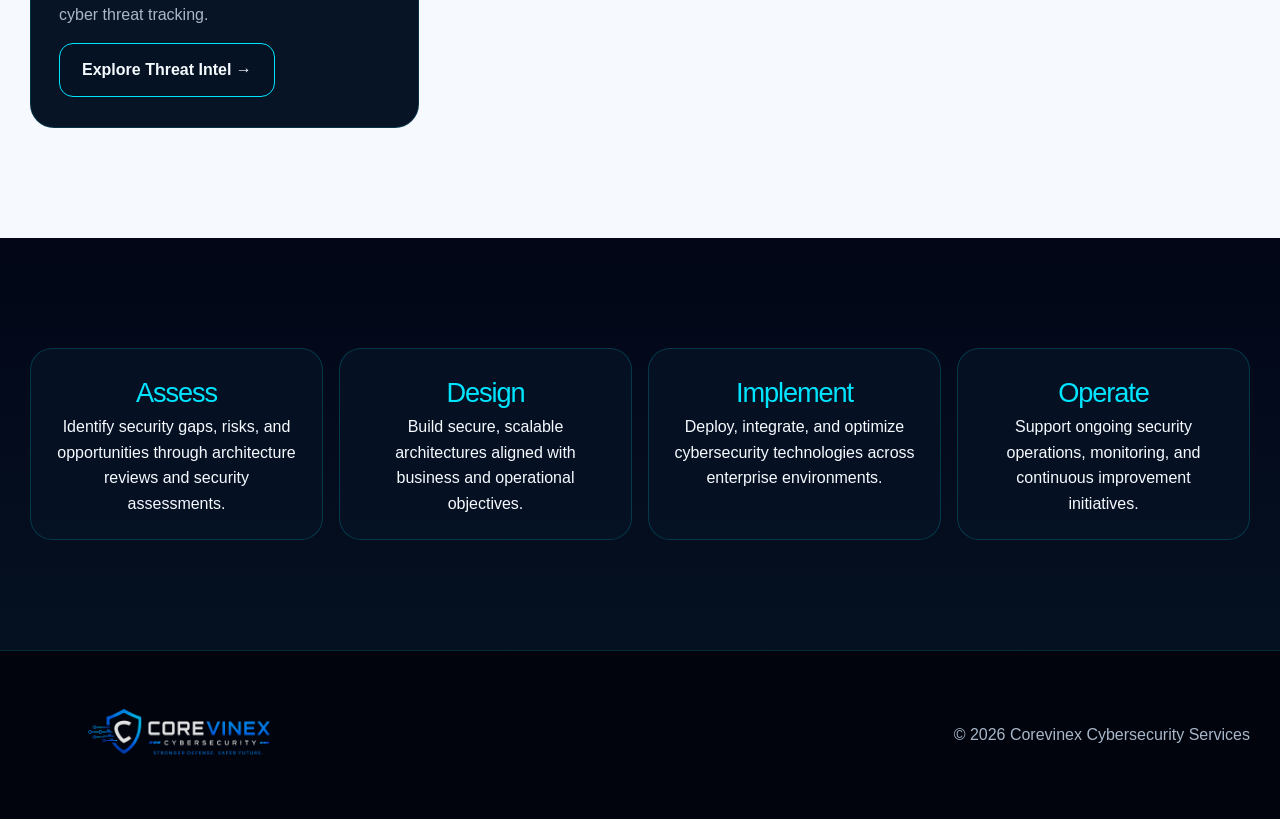
==== commit ea405ec9: "Update index.html" ====
--- a/index.html
+++ b/index.html
@@ -122,38 +122,42 @@
           </div>
 </article>
 
-          <div class="grid-3">
-            <article class="card reveal">
-              <h3><span class="num">01</span> Implementation First</h3>
-              <p>
-                We focus on deploying, integrating, and optimizing security technologies rather than delivering recommendations alone.
-              </p>
-            </article>
-
-            <article class="card reveal">
-              <h3><span class="num">02</span> Enterprise Experience</h3>
-              <p>
-                Experience delivering cybersecurity projects across enterprise and critical infrastructure environments.
-              </p>
-            </article>
-
-            <article class="card reveal">
-              <h3><span class="num">03</span> Operational Focus</h3>
-              <p>
-                Solutions designed for long-term performance, maintainability, and measurable security outcomes.
-              </p>
-
-			<article class="card reveal">
-              <h3><span class="num">04</span> Threat Intelligence Hub</h3>
-              <p>
-                Access real-time threat intelligence, known exploited vulnerabilities, severity insights and cyber threat tracking.
-              </p>
-				
-				<a href="threat-intel-hub.html" class="btn ghost">
-				            Explore Threat Intel →
-				</a>
-            </article>
-          </div>
+
+<div class="grid-3">
+
+    <article class="card reveal">
+        <h3><span class="num">01</span> Implementation First</h3>
+        <p>
+            We focus on deploying, integrating, and optimizing security technologies rather than delivering recommendations alone.
+        </p>
+    </article>
+
+    <article class="card reveal">
+        <h3><span class="num">02</span> Enterprise Experience</h3>
+        <p>
+            Experience delivering cybersecurity projects across enterprise and critical infrastructure environments.
+        </p>
+    </article>
+
+    <article class="card reveal">
+        <h3><span class="num">03</span> Operational Focus</h3>
+        <p>
+            Solutions designed for long-term performance, maintainability, and measurable security outcomes.
+        </p>
+    </article>
+
+    <article class="card reveal">
+        <h3><span class="num">04</span> Threat Intelligence Hub</h3>
+        <p>
+            Access real-time threat intelligence, known exploited vulnerabilities, severity insights and cyber threat tracking.
+        </p>
+
+        <a href="threat-intel-hub.html" class="btn ghost">
+            Explore Threat Intel →
+        </a>
+    </article>
+
+</div>
 
         </div>
       </section>
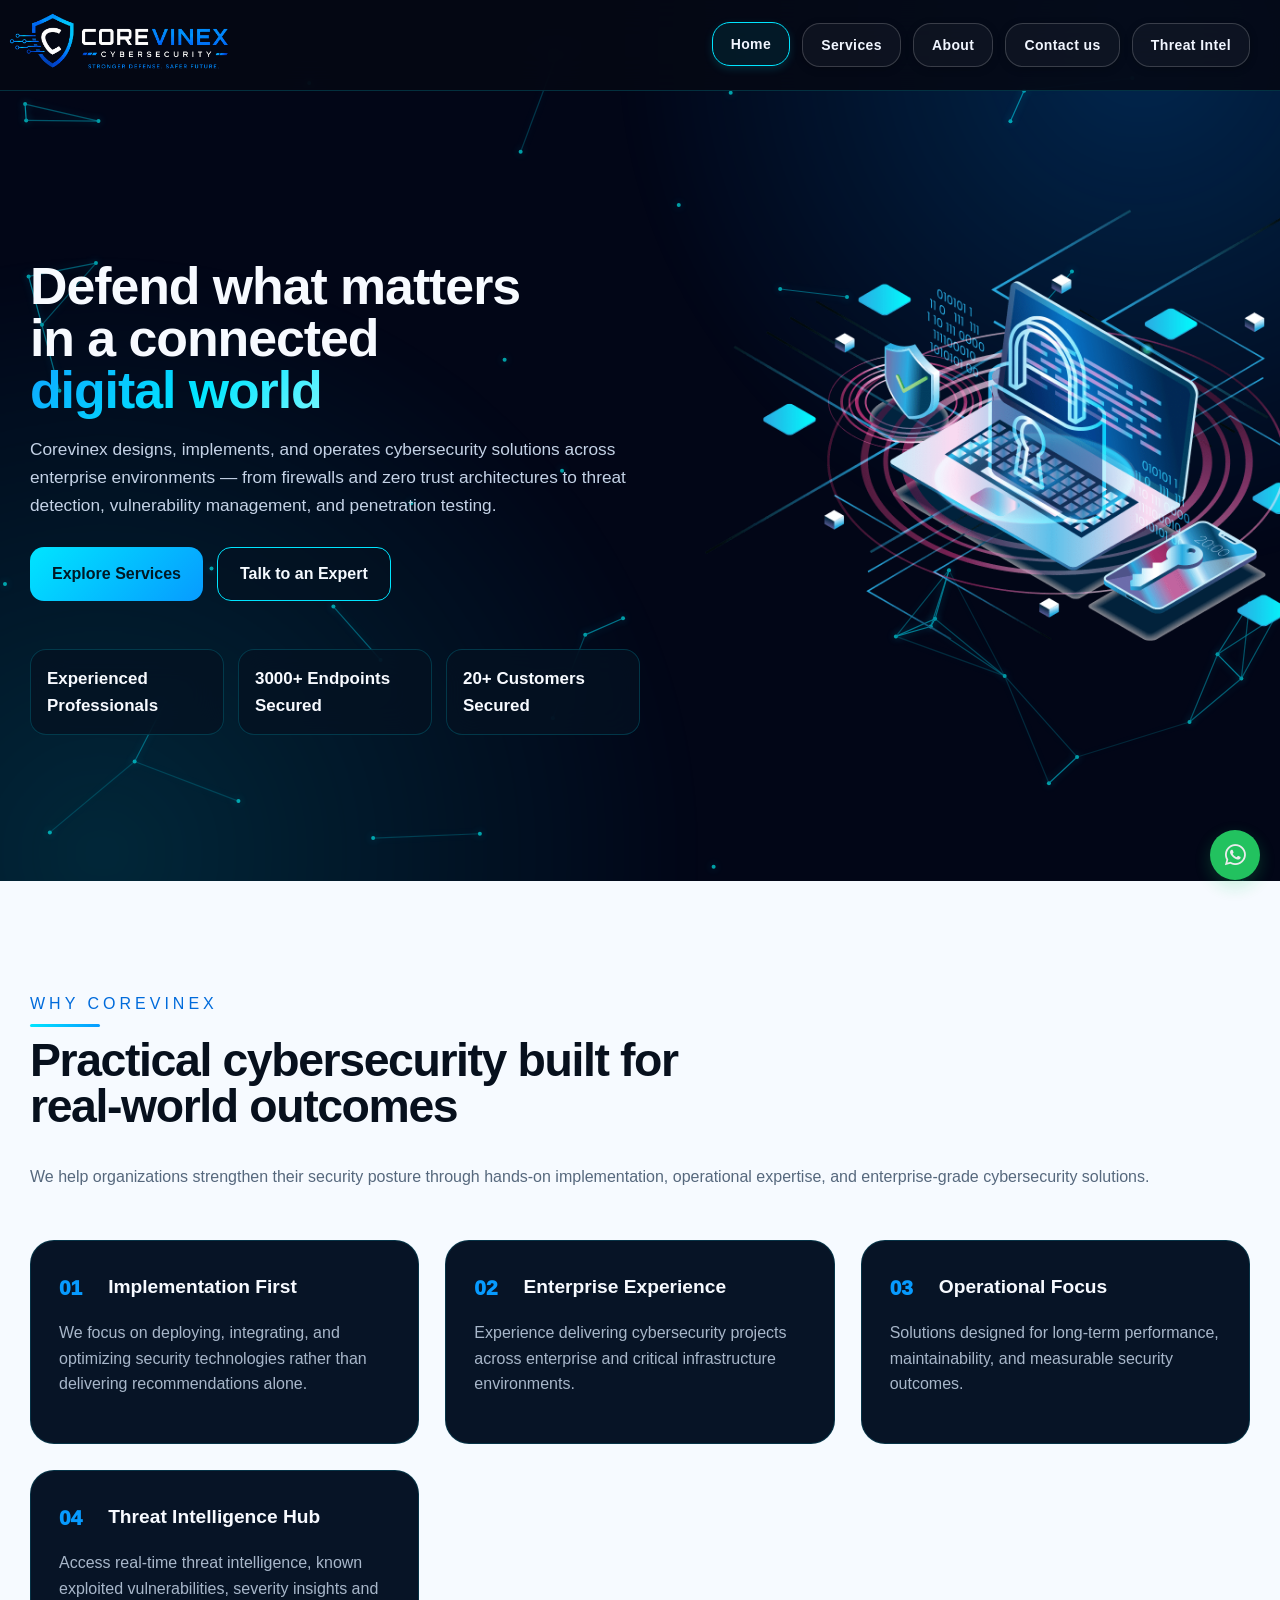
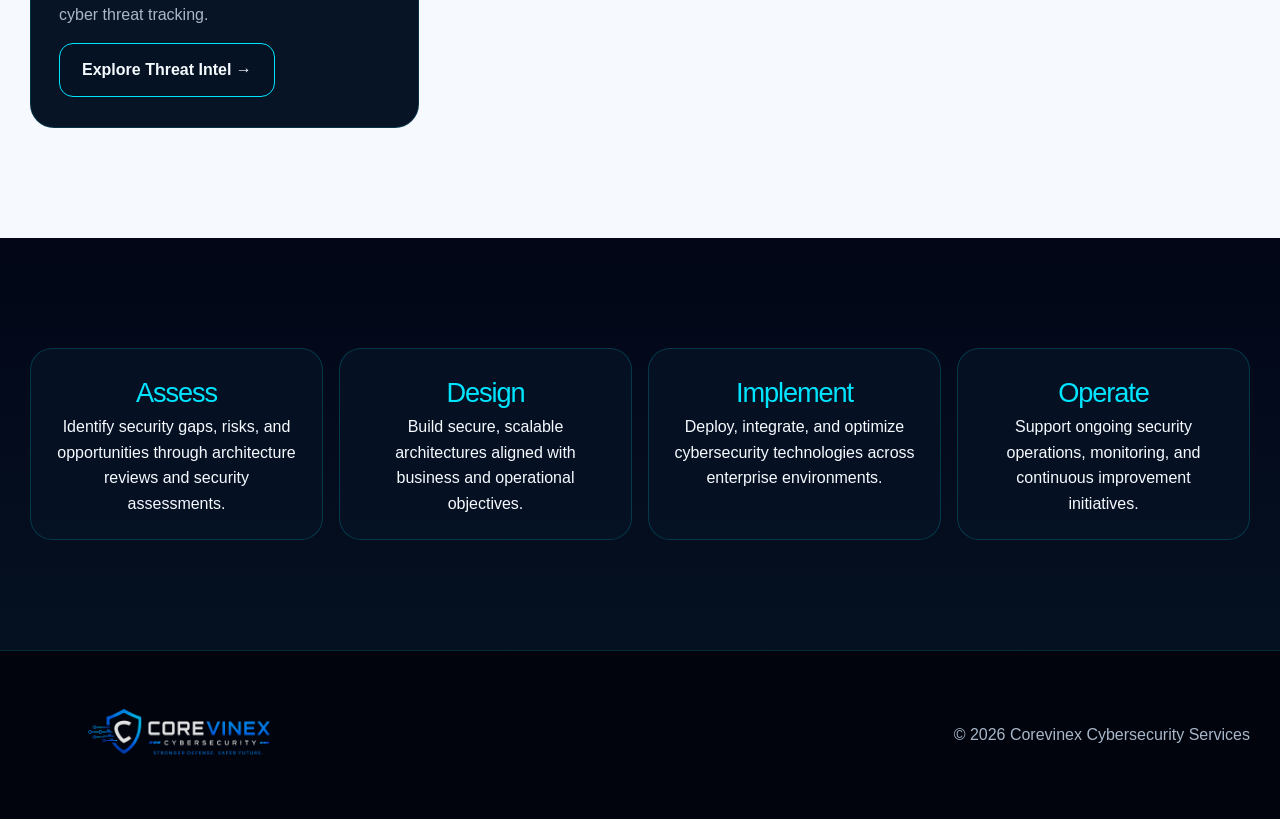
==== commit 6f4999e4: "Update index.html" ====
--- a/index.html
+++ b/index.html
@@ -58,7 +58,9 @@
           <a href="services.html">Services</a>
 		  <a href="about.html">About</a>
           <a href="contact.html">Contact us</a>
-		  <a href="threat-intel-hub.html">Threat Intel</a>
+		  <a class="threat-intel-nav" href="threat-intel-hub.html">
+			    Threat Intel
+		  </a>
         </nav>
       </div>
     </header>
